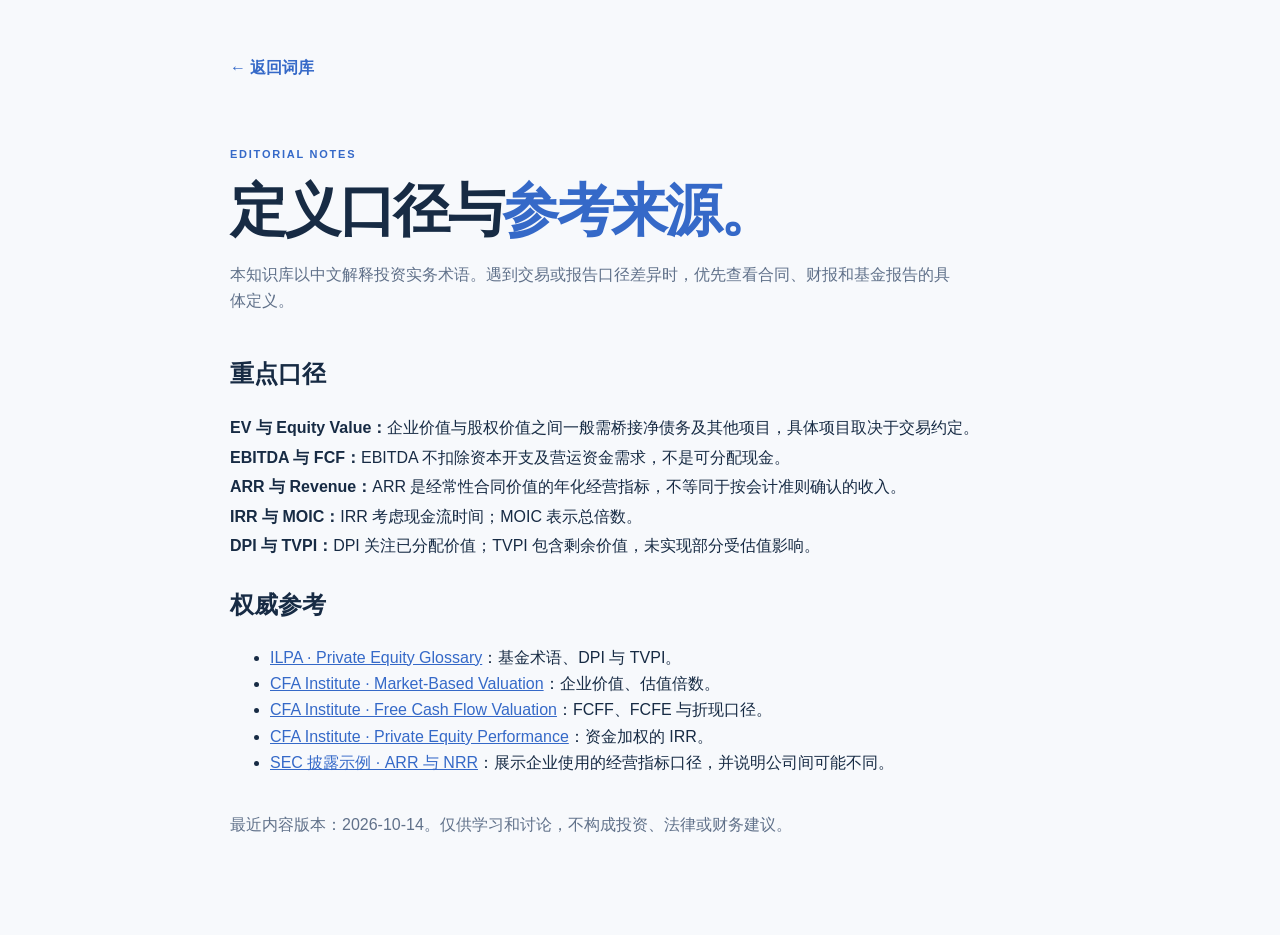
==== sources.html @ e1cc48f1 "Build investment glossary v1" ====
<!doctype html>
<html lang="zh-CN">
<head>
  <meta charset="utf-8"><meta name="viewport" content="width=device-width, initial-scale=1">
  <meta name="color-scheme" content="light dark"><title>定义口径与参考来源｜Investment Glossary</title>
  <link rel="icon" href="./assets/icon.svg" type="image/svg+xml"><link rel="stylesheet" href="./styles.css">
</head>
<body>
  <main class="site-shell" style="max-width:820px;padding-top:55px;padding-bottom:80px">
    <a href="./" class="text-button" style="text-decoration:none">← 返回词库</a>
    <div class="view-intro compact"><p class="eyebrow">EDITORIAL NOTES</p><h1>定义口径与<em>参考来源。</em></h1><p>本知识库以中文解释投资实务术语。遇到交易或报告口径差异时，优先查看合同、财报和基金报告的具体定义。</p></div>
    <section class="detail-section"><h2>重点口径</h2>
      <p><strong>EV 与 Equity Value：</strong>企业价值与股权价值之间一般需桥接净债务及其他项目，具体项目取决于交易约定。<br>
      <strong>EBITDA 与 FCF：</strong>EBITDA 不扣除资本开支及营运资金需求，不是可分配现金。<br>
      <strong>ARR 与 Revenue：</strong>ARR 是经常性合同价值的年化经营指标，不等同于按会计准则确认的收入。<br>
      <strong>IRR 与 MOIC：</strong>IRR 考虑现金流时间；MOIC 表示总倍数。<br>
      <strong>DPI 与 TVPI：</strong>DPI 关注已分配价值；TVPI 包含剩余价值，未实现部分受估值影响。</p>
    </section>
    <section class="detail-section"><h2>权威参考</h2>
      <ul>
        <li><a href="https://ilpa.org/resources-tools/private-equity-101/private-equity-glossary/" rel="noopener noreferrer" target="_blank">ILPA · Private Equity Glossary</a>：基金术语、DPI 与 TVPI。</li>
        <li><a href="https://www.cfainstitute.org/insights/professional-learning/refresher-readings/2026/market-based-valuation-price-enterprise-value-multiples" rel="noopener noreferrer" target="_blank">CFA Institute · Market-Based Valuation</a>：企业价值、估值倍数。</li>
        <li><a href="https://www.cfainstitute.org/insights/professional-learning/refresher-readings/2026/free-cash-flow-valuation" rel="noopener noreferrer" target="_blank">CFA Institute · Free Cash Flow Valuation</a>：FCFF、FCFE 与折现口径。</li>
        <li><a href="https://rpc.cfainstitute.org/research/cfa-digest/2018/11/dig-v48-n11-2" rel="noopener noreferrer" target="_blank">CFA Institute · Private Equity Performance</a>：资金加权的 IRR。</li>
        <li><a href="https://www.sec.gov/Archives/edgar/data/1831840/000162828024041725/final_analystdayxpresent.htm" rel="noopener noreferrer" target="_blank">SEC 披露示例 · ARR 与 NRR</a>：展示企业使用的经营指标口径，并说明公司间可能不同。</li>
      </ul>
    </section>
    <p style="color:var(--muted);margin-top:36px">最近内容版本：2026-10-14。仅供学习和讨论，不构成投资、法律或财务建议。</p>
  </main>
</body>
</html>
---- styles.css ----
:root {
  color-scheme: light;
  --page: #f7f9fc;
  --surface: #ffffff;
  --surface-soft: #f2f5fa;
  --ink: #172b44;
  --muted: #60718a;
  --faint: #8795a8;
  --line: #e2e9f1;
  --blue: #3569c8;
  --blue-deep: #224e9f;
  --blue-soft: #e9f0ff;
  --shadow: 0 16px 42px rgba(36, 65, 105, .055);
  --nav-bg: rgba(255, 255, 255, .94);
}
* { box-sizing: border-box; }
html { scroll-behavior: smooth; }
body { margin: 0; min-width: 320px; overflow-x: clip; background: var(--page); color: var(--ink); font: 16px/1.65 -apple-system, BlinkMacSystemFont, "Segoe UI", "PingFang SC", "Microsoft YaHei", sans-serif; }
button, input, select { font: inherit; }
button { cursor: pointer; }
button:focus-visible, a:focus-visible, input:focus-visible, select:focus-visible, [role="button"]:focus-visible { outline: 3px solid #7ca9ff; outline-offset: 3px; }
a { color: var(--blue); }
em { color: var(--blue); font-style: normal; }
[hidden] { display: none !important; }
.sr-only { position: absolute; width: 1px; height: 1px; padding: 0; margin: -1px; overflow: hidden; clip: rect(0,0,0,0); white-space: nowrap; border: 0; }
.skip-link { position: absolute; z-index: 100; top: -70px; left: 20px; background: var(--surface); padding: 12px 18px; border-radius: 12px; }
.skip-link:focus { top: 12px; }
.site-shell { width: min(100% - 64px, 1200px); margin: 0 auto; }
.site-header { height: 88px; display: flex; justify-content: space-between; align-items: center; gap: 16px; border-bottom: 1px solid var(--line); }
.brand { display: flex; align-items: center; gap: 12px; white-space: nowrap; }
.brand-mark { width: 42px; height: 42px; display: inline-flex; position: relative; justify-content: center; align-items: center; border-radius: 13px; background: var(--ink); color: #fff; font-size: 14px; font-weight: 800; letter-spacing: -.06em; }
.brand-mark-dot { position: absolute; bottom: 7px; right: 7px; width: 5px; height: 5px; border-radius: 50%; background: #75a7ff; }
.brand-copy { display: flex; flex-direction: column; line-height: 1.2; }
.brand-copy strong { font-size: 14px; letter-spacing: -.02em; }
.brand-copy small { margin-top: 5px; font-size: 11px; color: var(--faint); letter-spacing: .08em; }
.header-actions { display: flex; align-items: center; gap: 9px; }
.theme-label { color: var(--muted); font-size: 13px; }
#theme-select { color: var(--ink); background: var(--surface); border: 1px solid var(--line); border-radius: 11px; padding: 7px 10px; font-size: 13px; }
.icon-button { display: inline-grid; place-items: center; width: 38px; height: 38px; border: 1px solid var(--line); border-radius: 11px; background: var(--surface); color: var(--ink); }
.install-btn { font-size: 22px; line-height: 1; }
.hero { min-height: 380px; margin-top: 28px; padding: 58px 6.5%; border-radius: 25px; overflow: hidden; position: relative; display: flex; align-items: center; background: linear-gradient(120deg, #ecf3ff 0%, #f5f8ff 53%, #e7effd 100%); }
.hero:after { content: ""; position: absolute; inset: 0; opacity: .35; pointer-events: none; background-image: radial-gradient(#9eb8e0 1px, transparent 1px); background-size: 23px 23px; mask-image: linear-gradient(90deg, transparent 45%, black); }
.hero-copy { position: relative; z-index: 2; max-width: 590px; }
.eyebrow { color: var(--blue); font-size: 11px; font-weight: 800; letter-spacing: .16em; margin: 0 0 13px; }
.eyebrow-line { display: inline-block; width: 17px; height: 1px; background: currentColor; vertical-align: middle; margin-right: 7px; }
h1, h2, h3, p { overflow-wrap: anywhere; }
h1 { margin: 0; font-size: clamp(38px, 5vw, 66px); line-height: 1.18; font-weight: 780; letter-spacing: -.045em; }
.hero-lede { max-width: 570px; margin: 22px 0 28px; color: #536780; line-height: 1.85; }
.hero-metrics { display: flex; gap: 36px; }
.hero-metrics span { display: flex; align-items: baseline; gap: 7px; }
.hero-metrics strong { font-size: 23px; line-height: 1; letter-spacing: -.04em; }
.hero-metrics small { color: var(--muted); font-size: 12px; }
.hero-graphic { width: 300px; height: 300px; position: absolute; right: 8%; top: 50%; transform: translateY(-50%); }
.orbit { position: absolute; border: 1px solid rgba(59, 104, 184, .23); border-radius: 50%; inset: 14px; }
.orbit-two { inset: -18px; opacity: .48; }
.graphic-center { position: absolute; inset: 72px; display: flex; flex-direction: column; align-items: center; justify-content: center; border-radius: 50%; background: #244c8d; color: #fff; box-shadow: 0 28px 50px rgba(31, 73, 142, .24); }
.graphic-center span { font-size: 46px; line-height: 1; font-weight: 800; letter-spacing: -.06em; }
.graphic-center small { margin-top: 7px; font-size: 13px; opacity: .8; }
.graphic-pill { position: absolute; display: grid; place-items: center; min-width: 60px; height: 36px; padding: 0 12px; border-radius: 20px; background: var(--surface); color: var(--blue-deep); font-size: 13px; font-weight: 800; box-shadow: 0 8px 24px rgba(44, 76, 133, .1); }
.pill-one { top: 18px; left: 40px; } .pill-two { top: 94px; right: -2px; } .pill-three { bottom: 16px; left: 30px; }
.section-heading { display: flex; justify-content: space-between; align-items: end; gap: 20px; margin: 55px 0 22px; }
.section-heading .eyebrow { margin-bottom: 4px; }
.section-heading h2, .panel-heading h2 { margin: 0; font-size: 29px; letter-spacing: -.035em; }
.section-heading > p { color: var(--muted); margin: 0 0 4px; font-size: 14px; }
.search-box { min-height: 62px; display: flex; align-items: center; gap: 13px; padding: 0 19px; border: 1px solid var(--line); border-radius: 16px; background: var(--surface); box-shadow: var(--shadow); }
.search-box:focus-within { border-color: #8cadde; box-shadow: 0 0 0 4px rgba(80, 130, 220, .1); }
.search-box svg { width: 22px; flex: 0 0 22px; fill: none; stroke: var(--blue); stroke-width: 2; stroke-linecap: round; }
.search-box input { flex: 1; min-width: 0; border: 0; outline: 0; background: transparent; color: var(--ink); font-size: 17px; }
.search-box input::placeholder { color: var(--faint); }
.search-shortcut { border: 1px solid var(--line); border-radius: 5px; padding: 1px 7px; color: var(--faint); font-size: 12px; }
.chip-row { display: flex; gap: 9px; overflow-x: auto; padding: 18px 1px 8px; scrollbar-width: none; }
.chip-row::-webkit-scrollbar { display: none; }
.chip { flex: 0 0 auto; border: 1px solid var(--line); border-radius: 999px; padding: 8px 13px; background: var(--surface); color: var(--muted); font-size: 13px; white-space: nowrap; }
.chip:hover, .chip[aria-pressed="true"] { border-color: var(--blue); color: var(--blue-deep); background: var(--blue-soft); }
.result-bar { display: flex; justify-content: space-between; color: var(--faint); font-size: 13px; margin: 21px 0 14px; }
.term-grid { display: grid; grid-template-columns: repeat(3, minmax(0, 1fr)); gap: 16px; }
.term-card { min-width: 0; min-height: 184px; position: relative; display: flex; flex-direction: column; padding: 23px; border: 1px solid var(--line); border-radius: 18px; background: var(--surface); box-shadow: 0 7px 24px rgba(34, 62, 100, .025); transition: transform .18s, box-shadow .18s, border-color .18s; }
.term-card:hover { transform: translateY(-3px); box-shadow: var(--shadow); border-color: #c7d8ef; }
.card-main { display: block; width: 100%; flex: 1; text-align: left; border: 0; padding: 0; background: none; color: inherit; }
.card-top { display: flex; align-items: center; justify-content: space-between; gap: 8px; margin-bottom: 13px; }
.category-tag { color: var(--blue); font-size: 11px; font-weight: 700; letter-spacing: .02em; }
.card-arrow { color: #a2b0c1; font-size: 18px; line-height: 1; }
.term-card h3 { font-size: 24px; line-height: 1.2; margin: 0 0 7px; letter-spacing: -.03em; }
.term-card .card-zh { color: var(--ink); font-size: 16px; margin: 0 0 7px; }
.term-card .card-plain { color: var(--muted); font-size: 16px; line-height: 1.65; margin: 0; display: -webkit-box; -webkit-line-clamp: 2; -webkit-box-orient: vertical; overflow: hidden; }
.card-footer { display: flex; justify-content: space-between; align-items: center; gap: 10px; border-top: 1px solid var(--line); margin-top: 17px; padding-top: 12px; }
.card-footer span { color: var(--faint); font-size: 12px; }
.bookmark { width: 36px; height: 36px; display: grid; place-items: center; border: 0; border-radius: 9px; background: transparent; color: var(--muted); font-size: 24px; line-height: 1; }
.bookmark:hover, .bookmark[aria-pressed="true"] { background: var(--blue-soft); color: var(--blue); }
.empty-state { padding: 65px 18px; text-align: center; background: var(--surface); border: 1px dashed var(--line); border-radius: 18px; }
.empty-state > span { font-size: 48px; color: var(--blue); }
.empty-state h3 { margin: 3px 0; font-size: 20px; }
.empty-state p { color: var(--muted); margin: 0 0 15px; }
.text-button { border: 0; padding: 8px 0; background: none; color: var(--blue); font-weight: 700; }
.text-button:hover { text-decoration: underline; }
.view-intro { padding: 64px 0 24px; max-width: 790px; }
.view-intro h1 { font-size: clamp(37px, 5vw, 57px); }
.view-intro > p:last-child { color: var(--muted); max-width: 720px; margin: 18px 0 0; }
.view-intro.compact { padding-bottom: 15px; }
.learning-panel { padding: 29px; border: 1px solid var(--line); border-radius: 20px; background: var(--surface); box-shadow: var(--shadow); }
.panel-heading { display: flex; justify-content: space-between; align-items: end; gap: 15px; }
.panel-heading .eyebrow { margin-bottom: 2px; }
.panel-heading h2 { font-size: 24px; }
.progress-copy { color: var(--muted); font-size: 13px; margin: 18px 0 9px; }
.progress-track { height: 7px; border-radius: 10px; background: var(--surface-soft); overflow: hidden; }
.progress-track span { display: block; height: 100%; width: 0%; border-radius: 10px; background: linear-gradient(90deg, #3569c8, #78a8f4); transition: width .3s; }
.recommendations { display: grid; grid-template-columns: repeat(5, minmax(0,1fr)); gap: 10px; margin-top: 20px; }
.recommendation { min-width: 0; min-height: 100px; text-align: left; border: 1px solid var(--line); border-radius: 13px; padding: 14px; background: var(--page); color: var(--ink); }
.recommendation:hover { border-color: var(--blue); }
.recommendation strong { display: block; font-size: 17px; overflow-wrap: anywhere; }
.recommendation span { display: block; margin-top: 5px; color: var(--muted); font-size: 12px; }
.diagram-heading { margin-top: 53px; }
.diagram-grid { display: grid; grid-template-columns: repeat(2, minmax(0, 1fr)); gap: 18px; }
.diagram-card { min-width: 0; margin: 0; padding: 24px; border: 1px solid var(--line); border-radius: 20px; background: var(--surface); box-shadow: var(--shadow); }
.diagram-head { display: flex; align-items: start; gap: 12px; margin-bottom: 14px; }
.diagram-number { color: var(--blue); font-size: 12px; font-weight: 800; letter-spacing: .1em; margin-top: 3px; }
.diagram-head h3 { font-size: 21px; margin: 0; line-height: 1.3; }
.diagram-head p { color: var(--muted); font-size: 13px; margin: 4px 0 0; }
.diagram-svg { display: block; width: min(100%, 420px); margin: 0 auto; height: auto; color: var(--ink); }
.diagram-svg .node { cursor: pointer; }
.diagram-svg .node rect, .diagram-svg .node path { fill: var(--blue-soft); stroke: #9dbbea; stroke-width: 1.5; }
.diagram-svg .node text { fill: var(--blue-deep); font-size: 17px; font-weight: 700; }
.diagram-svg .node .subtext { fill: var(--muted); font-size: 11px; font-weight: 500; }
.diagram-svg .node:hover rect, .diagram-svg .node:focus-visible rect { stroke: var(--blue); stroke-width: 2.5; }
.diagram-svg .plain-node rect { fill: var(--surface-soft); stroke: var(--line); stroke-width: 1.5; }
.diagram-svg .plain-node text { fill: var(--ink); font-size: 16px; font-weight: 650; }
.diagram-svg .plain-node .subtext { fill: var(--muted); font-size: 11px; font-weight: 500; }
.diagram-svg .hint-text { fill: var(--muted); font-size: 13px; }
.diagram-svg .muted-text { fill: var(--faint); font-size: 12px; }
.diagram-svg .strong-text { fill: var(--ink); font-size: 15px; font-weight: 700; }
.diagram-svg .line { stroke: #a8b9d3; stroke-width: 2; fill: none; }
.diagram-svg .accent-line { stroke: var(--blue); stroke-width: 2; fill: none; }
.diagram-note { min-height: 44px; color: var(--muted); font-size: 16px; margin: 10px 0 0; line-height: 1.7; }
.saved-search { margin-top: 15px; }
.site-footer { display: flex; flex-wrap: wrap; align-items: center; gap: 12px 22px; color: var(--faint); font-size: 12px; border-top: 1px solid var(--line); margin: 70px 0 115px; padding: 24px 0; }
.site-footer span { font-weight: 800; letter-spacing: .08em; }
.site-footer p { flex: 1; margin: 0; }
.site-footer a { white-space: nowrap; text-decoration: none; font-weight: 650; }
.bottom-nav { display: flex; gap: 5px; position: fixed; z-index: 20; left: 50%; top: 24px; transform: translateX(-50%); padding: 5px; border: 1px solid var(--line); border-radius: 14px; background: var(--nav-bg); box-shadow: 0 10px 28px rgba(27, 51, 84, .1); backdrop-filter: blur(16px); }
.bottom-nav button { min-width: 95px; border: 0; border-radius: 10px; padding: 7px 10px; background: none; color: var(--muted); font-size: 13px; }
.bottom-nav button[aria-current="page"] { color: var(--blue-deep); background: var(--blue-soft); font-weight: 750; }
.nav-icon { display: none; }
dialog { width: min(calc(100% - 32px), 680px); max-height: min(88vh, 900px); padding: 0; border: 1px solid var(--line); border-radius: 22px; background: var(--surface); color: var(--ink); box-shadow: 0 28px 90px rgba(10, 27, 52, .28); }
dialog::backdrop { background: rgba(13, 30, 55, .54); backdrop-filter: blur(3px); }
.dialog-frame { padding: 24px 30px 30px; }
.dialog-top { display: flex; align-items: center; justify-content: space-between; gap: 15px; }
.dialog-category { color: var(--blue); font-size: 12px; font-weight: 750; }
.close-button { font-size: 25px; line-height: 1; }
.dialog-title { margin: 9px 0 3px; font-size: clamp(31px, 5vw, 42px); line-height: 1.2; letter-spacing: -.035em; }
.dialog-full { color: var(--muted); margin: 0 0 18px; font-size: 16px; }
.dialog-zh { padding: 17px 19px; border-radius: 13px; background: var(--blue-soft); color: var(--blue-deep); font-size: 17px; line-height: 1.75; }
.detail-section { margin-top: 24px; }
.detail-section h3 { color: var(--faint); font-size: 12px; letter-spacing: .09em; margin: 0 0 7px; }
.detail-section p { margin: 0; line-height: 1.85; }
.detail-note { padding: 15px 17px; border-left: 3px solid var(--blue); background: var(--surface-soft); border-radius: 0 9px 9px 0; }
.related-list { display: flex; flex-wrap: wrap; gap: 8px; }
.related-list button { border: 1px solid var(--line); border-radius: 999px; padding: 7px 13px; background: var(--surface); color: var(--blue); font-size: 13px; }
.related-list button:hover { border-color: var(--blue); background: var(--blue-soft); }
.detail-actions { display: flex; flex-wrap: wrap; gap: 9px; border-top: 1px solid var(--line); margin-top: 27px; padding-top: 19px; }
.action-button { border: 1px solid var(--line); border-radius: 11px; padding: 9px 15px; background: var(--surface); color: var(--ink); font-size: 14px; }
.action-button.active { border-color: #9ebcef; color: var(--blue); background: var(--blue-soft); }
.toast { position: fixed; z-index: 60; bottom: 92px; left: 50%; transform: translate(-50%, 15px); max-width: calc(100% - 32px); padding: 9px 16px; border-radius: 10px; background: var(--ink); color: #fff; box-shadow: var(--shadow); opacity: 0; pointer-events: none; transition: opacity .2s, transform .2s; font-size: 13px; text-align: center; }
.toast.show { opacity: 1; transform: translate(-50%, 0); }
.no-script { padding: 20px; text-align: center; }
@media (max-width: 1050px) {
  .hero-graphic { right: 2%; opacity: .68; }
  .hero-copy { max-width: 62%; }
  .term-grid { grid-template-columns: repeat(2, minmax(0,1fr)); }
}
@media (max-width: 760px) {
  .site-shell { width: min(100% - 32px, 620px); }
  .site-header { height: 69px; }
  .brand-mark { width: 37px; height: 37px; }
  .brand-copy strong { font-size: 12px; }
  .brand-copy small { font-size: 10px; }
  .theme-label { display: none; }
  #theme-select { width: 86px; padding: 7px 3px; font-size: 12px; }
  .install-btn { width: 34px; height: 34px; font-size: 19px; }
  .hero { min-height: 0; margin-top: 15px; padding: 41px 26px 37px; border-radius: 19px; }
  .hero-copy { max-width: none; }
  .hero-graphic { display: none; }
  .hero h1 { font-size: clamp(36px, 9vw, 49px); }
  .hero-lede { font-size: 16px; margin: 18px 0 25px; }
  .hero-metrics { gap: 21px; }
  .hero-metrics span { display: block; }
  .hero-metrics strong, .hero-metrics small { display: block; }
  .hero-metrics strong { font-size: 21px; }
  .hero-metrics small { margin-top: 4px; font-size: 11px; }
  .section-heading { display: block; margin: 38px 0 17px; }
  .section-heading h2 { font-size: 26px; }
  .section-heading > p { margin-top: 4px; }
  .search-box { min-height: 58px; }
  .search-box input { font-size: 16px; }
  .search-shortcut { display: none; }
  .chip-row { margin-right: -16px; padding-right: 16px; }
  .term-grid { grid-template-columns: 1fr; gap: 11px; }
  .term-card { min-height: 155px; padding: 18px; }
  .term-card h3 { font-size: 22px; }
  .card-footer { margin-top: 12px; }
  .view-intro { padding: 42px 0 21px; }
  .view-intro h1 { font-size: 37px; }
  .learning-panel { padding: 20px; }
  .panel-heading h2 { font-size: 21px; }
  .recommendations { grid-template-columns: repeat(2, minmax(0,1fr)); }
  .recommendation { min-height: 83px; }
  .diagram-grid { grid-template-columns: 1fr; gap: 15px; }
  .diagram-card { padding: 18px 14px; }
  .diagram-svg { width: calc(100% + 28px); max-width: none; margin-left: -14px; }
  .site-footer { margin: 45px 0 100px; }
  .site-footer p { flex-basis: 100%; order: 3; }
  .bottom-nav { top: auto; bottom: 0; width: 100%; height: calc(66px + env(safe-area-inset-bottom)); left: 0; transform: none; justify-content: space-around; gap: 0; padding: 4px 8px env(safe-area-inset-bottom); border-radius: 16px 16px 0 0; border-bottom: 0; }
  .bottom-nav button { min-width: 0; width: 33.333%; padding: 5px 2px; font-size: 11px; }
  .nav-icon { display: block; font-size: 25px; line-height: 1.1; }
  dialog { width: calc(100% - 16px); max-height: calc(100dvh - 25px); border-radius: 18px; }
  .dialog-frame { padding: 18px 20px 24px; }
  .dialog-title { font-size: 33px; }
}
@media (max-width: 390px) {
  .brand-copy strong { font-size: 11px; }
  #theme-select { width: 77px; }
  .hero { padding: 35px 22px; }
  .hero-metrics { gap: 16px; }
  .recommendations { gap: 7px; }
}
@media (prefers-reduced-motion: reduce) {
  html { scroll-behavior: auto; }
  *, *::before, *::after { animation-duration: .01ms !important; transition-duration: .01ms !important; }
}
@media (prefers-color-scheme: dark) {
  :root:not([data-theme="light"]) {
    color-scheme: dark;
    --page: #111b29; --surface: #1b2a3d; --surface-soft: #22334a; --ink: #edf3fc; --muted: #adbbce; --faint: #8d9eb3; --line: #34475e; --blue: #8db7ff; --blue-deep: #c3d9ff; --blue-soft: #263e62; --shadow: 0 16px 42px rgba(0,0,0,.13); --nav-bg: rgba(27,42,61,.94);
  }
  :root:not([data-theme="light"]) .hero { background: linear-gradient(120deg, #20395c, #1c2f4a 58%, #1b344e); }
  :root:not([data-theme="light"]) .hero-lede { color: #c1cde0; }
  :root:not([data-theme="light"]) .brand-mark { background: #d7e5ff; color: #182b45; }
}
:root[data-theme="dark"] {
  color-scheme: dark;
  --page: #111b29; --surface: #1b2a3d; --surface-soft: #22334a; --ink: #edf3fc; --muted: #adbbce; --faint: #8d9eb3; --line: #34475e; --blue: #8db7ff; --blue-deep: #c3d9ff; --blue-soft: #263e62; --shadow: 0 16px 42px rgba(0,0,0,.13); --nav-bg: rgba(27,42,61,.94);
}
:root[data-theme="dark"] .hero { background: linear-gradient(120deg, #20395c, #1c2f4a 58%, #1b344e); }
:root[data-theme="dark"] .hero-lede { color: #c1cde0; }
:root[data-theme="dark"] .brand-mark { background: #d7e5ff; color: #182b45; }
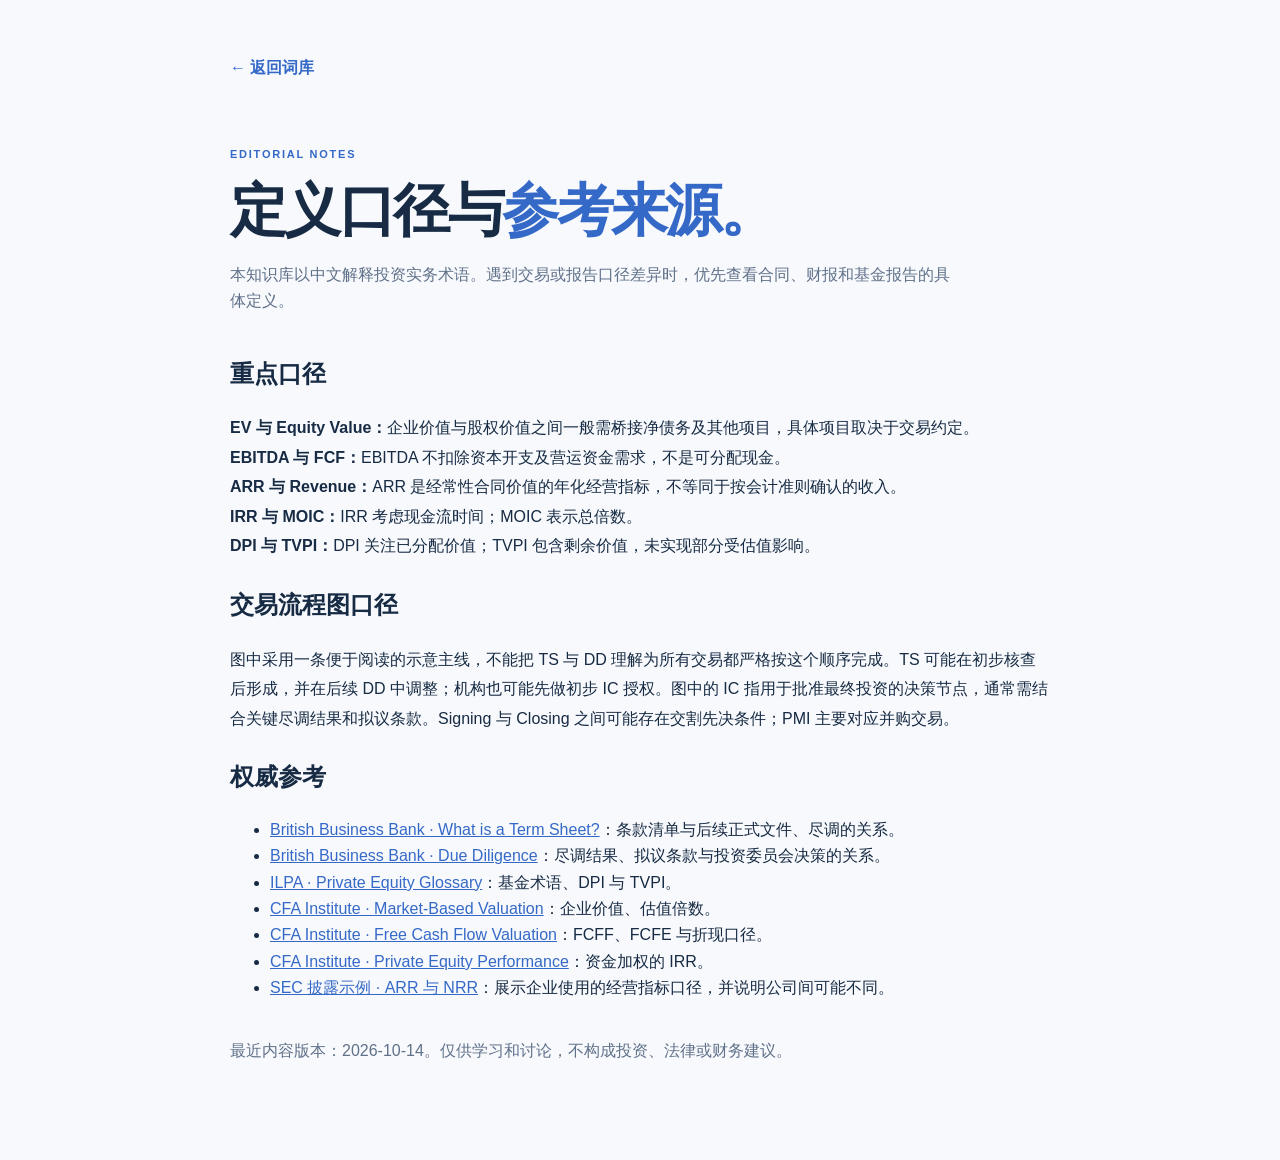
==== commit a3e4ac8d: "Clarify investment deal sequence and mobile sharing" ====
--- a/sources.html
+++ b/sources.html
@@ -16,8 +16,13 @@
       <strong>IRR 与 MOIC：</strong>IRR 考虑现金流时间；MOIC 表示总倍数。<br>
       <strong>DPI 与 TVPI：</strong>DPI 关注已分配价值；TVPI 包含剩余价值，未实现部分受估值影响。</p>
     </section>
+    <section class="detail-section"><h2>交易流程图口径</h2>
+      <p>图中采用一条便于阅读的示意主线，不能把 TS 与 DD 理解为所有交易都严格按这个顺序完成。TS 可能在初步核查后形成，并在后续 DD 中调整；机构也可能先做初步 IC 授权。图中的 IC 指用于批准最终投资的决策节点，通常需结合关键尽调结果和拟议条款。Signing 与 Closing 之间可能存在交割先决条件；PMI 主要对应并购交易。</p>
+    </section>
     <section class="detail-section"><h2>权威参考</h2>
       <ul>
+        <li><a href="https://www.british-business-bank.co.uk/business-guidance/guidance-articles/business-essentials/what-is-a-term-sheet" rel="noopener noreferrer" target="_blank">British Business Bank · What is a Term Sheet?</a>：条款清单与后续正式文件、尽调的关系。</li>
+        <li><a href="https://www.british-business-bank.co.uk/venture-link/due-diligence" rel="noopener noreferrer" target="_blank">British Business Bank · Due Diligence</a>：尽调结果、拟议条款与投资委员会决策的关系。</li>
         <li><a href="https://ilpa.org/resources-tools/private-equity-101/private-equity-glossary/" rel="noopener noreferrer" target="_blank">ILPA · Private Equity Glossary</a>：基金术语、DPI 与 TVPI。</li>
         <li><a href="https://www.cfainstitute.org/insights/professional-learning/refresher-readings/2026/market-based-valuation-price-enterprise-value-multiples" rel="noopener noreferrer" target="_blank">CFA Institute · Market-Based Valuation</a>：企业价值、估值倍数。</li>
         <li><a href="https://www.cfainstitute.org/insights/professional-learning/refresher-readings/2026/free-cash-flow-valuation" rel="noopener noreferrer" target="_blank">CFA Institute · Free Cash Flow Valuation</a>：FCFF、FCFE 与折现口径。</li>
--- a/styles.css
+++ b/styles.css
@@ -119,8 +119,8 @@
 .diagram-svg { display: block; width: min(100%, 420px); margin: 0 auto; height: auto; color: var(--ink); }
 .diagram-svg .node { cursor: pointer; }
 .diagram-svg .node rect, .diagram-svg .node path { fill: var(--blue-soft); stroke: #9dbbea; stroke-width: 1.5; }
-.diagram-svg .node text { fill: var(--blue-deep); font-size: 17px; font-weight: 700; }
-.diagram-svg .node .subtext { fill: var(--muted); font-size: 11px; font-weight: 500; }
+.diagram-svg .node text { fill: var(--blue-deep); font-size: 18px; font-weight: 700; }
+.diagram-svg .node .subtext { fill: var(--muted); font-size: 14.5px; font-weight: 500; }
 .diagram-svg .node:hover rect, .diagram-svg .node:focus-visible rect { stroke: var(--blue); stroke-width: 2.5; }
 .diagram-svg .plain-node rect { fill: var(--surface-soft); stroke: var(--line); stroke-width: 1.5; }
 .diagram-svg .plain-node text { fill: var(--ink); font-size: 16px; font-weight: 650; }
@@ -136,6 +136,8 @@
 .site-footer span { font-weight: 800; letter-spacing: .08em; }
 .site-footer p { flex: 1; margin: 0; }
 .site-footer a { white-space: nowrap; text-decoration: none; font-weight: 650; }
+.site-footer button { border: 0; padding: 0; background: none; color: var(--blue); font-size: 12px; font-weight: 650; }
+.site-footer button:hover { text-decoration: underline; }
 .bottom-nav { display: flex; gap: 5px; position: fixed; z-index: 20; left: 50%; top: 24px; transform: translateX(-50%); padding: 5px; border: 1px solid var(--line); border-radius: 14px; background: var(--nav-bg); box-shadow: 0 10px 28px rgba(27, 51, 84, .1); backdrop-filter: blur(16px); }
 .bottom-nav button { min-width: 95px; border: 0; border-radius: 10px; padding: 7px 10px; background: none; color: var(--muted); font-size: 13px; }
 .bottom-nav button[aria-current="page"] { color: var(--blue-deep); background: var(--blue-soft); font-weight: 750; }
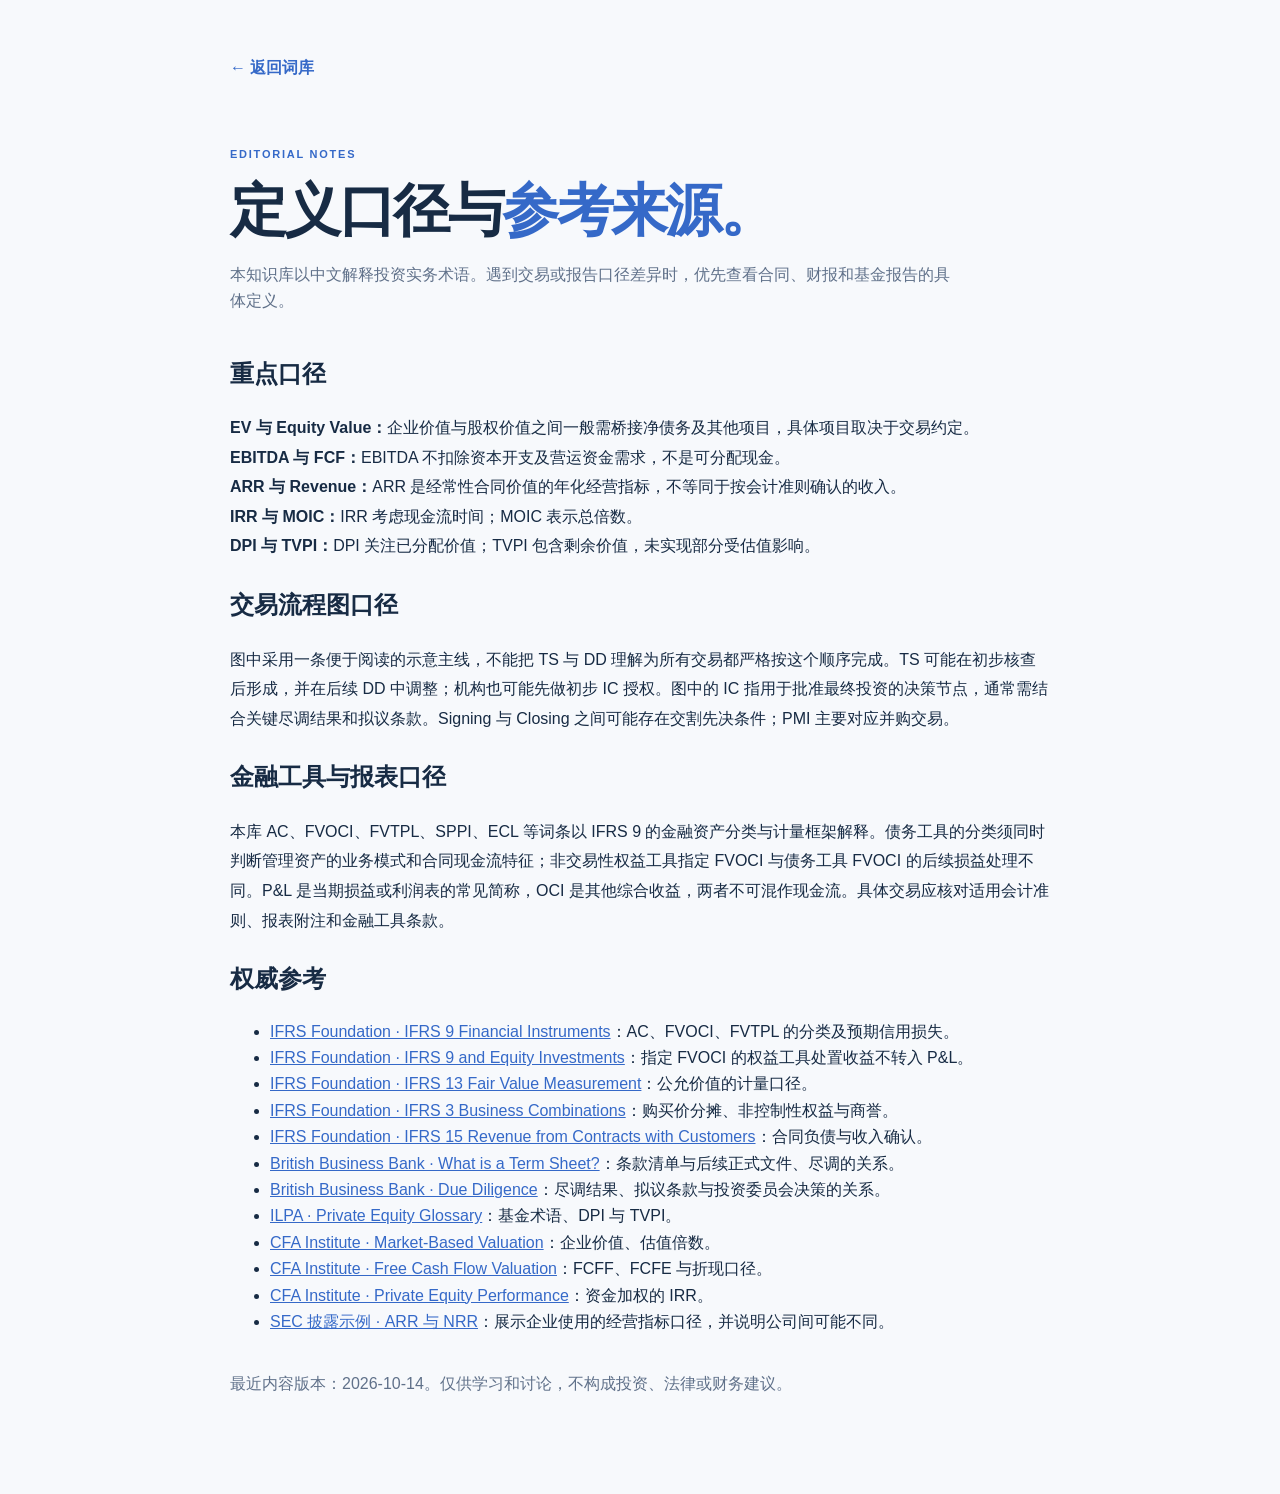
==== commit 56c9c0a2: "Expand glossary with essential accounting and investment terms" ====
--- a/sources.html
+++ b/sources.html
@@ -19,8 +19,16 @@
     <section class="detail-section"><h2>交易流程图口径</h2>
       <p>图中采用一条便于阅读的示意主线，不能把 TS 与 DD 理解为所有交易都严格按这个顺序完成。TS 可能在初步核查后形成，并在后续 DD 中调整；机构也可能先做初步 IC 授权。图中的 IC 指用于批准最终投资的决策节点，通常需结合关键尽调结果和拟议条款。Signing 与 Closing 之间可能存在交割先决条件；PMI 主要对应并购交易。</p>
     </section>
+    <section class="detail-section"><h2>金融工具与报表口径</h2>
+      <p>本库 AC、FVOCI、FVTPL、SPPI、ECL 等词条以 IFRS 9 的金融资产分类与计量框架解释。债务工具的分类须同时判断管理资产的业务模式和合同现金流特征；非交易性权益工具指定 FVOCI 与债务工具 FVOCI 的后续损益处理不同。P&amp;L 是当期损益或利润表的常见简称，OCI 是其他综合收益，两者不可混作现金流。具体交易应核对适用会计准则、报表附注和金融工具条款。</p>
+    </section>
     <section class="detail-section"><h2>权威参考</h2>
       <ul>
+        <li><a href="https://www.ifrs.org/issued-standards/list-of-standards/ifrs-9-financial-instruments/" rel="noopener noreferrer" target="_blank">IFRS Foundation · IFRS 9 Financial Instruments</a>：AC、FVOCI、FVTPL 的分类及预期信用损失。</li>
+        <li><a href="https://www.ifrs.org/news-and-events/news/2018/04/ifrs-9-and-equity-investments/" rel="noopener noreferrer" target="_blank">IFRS Foundation · IFRS 9 and Equity Investments</a>：指定 FVOCI 的权益工具处置收益不转入 P&amp;L。</li>
+        <li><a href="https://www.ifrs.org/issued-standards/list-of-standards/ifrs-13-fair-value-measurement/" rel="noopener noreferrer" target="_blank">IFRS Foundation · IFRS 13 Fair Value Measurement</a>：公允价值的计量口径。</li>
+        <li><a href="https://www.ifrs.org/issued-standards/list-of-standards/ifrs-3-business-combinations/" rel="noopener noreferrer" target="_blank">IFRS Foundation · IFRS 3 Business Combinations</a>：购买价分摊、非控制性权益与商誉。</li>
+        <li><a href="https://www.ifrs.org/issued-standards/list-of-standards/ifrs-15-revenue-from-contracts-with-customers/" rel="noopener noreferrer" target="_blank">IFRS Foundation · IFRS 15 Revenue from Contracts with Customers</a>：合同负债与收入确认。</li>
         <li><a href="https://www.british-business-bank.co.uk/business-guidance/guidance-articles/business-essentials/what-is-a-term-sheet" rel="noopener noreferrer" target="_blank">British Business Bank · What is a Term Sheet?</a>：条款清单与后续正式文件、尽调的关系。</li>
         <li><a href="https://www.british-business-bank.co.uk/venture-link/due-diligence" rel="noopener noreferrer" target="_blank">British Business Bank · Due Diligence</a>：尽调结果、拟议条款与投资委员会决策的关系。</li>
         <li><a href="https://ilpa.org/resources-tools/private-equity-101/private-equity-glossary/" rel="noopener noreferrer" target="_blank">ILPA · Private Equity Glossary</a>：基金术语、DPI 与 TVPI。</li>
